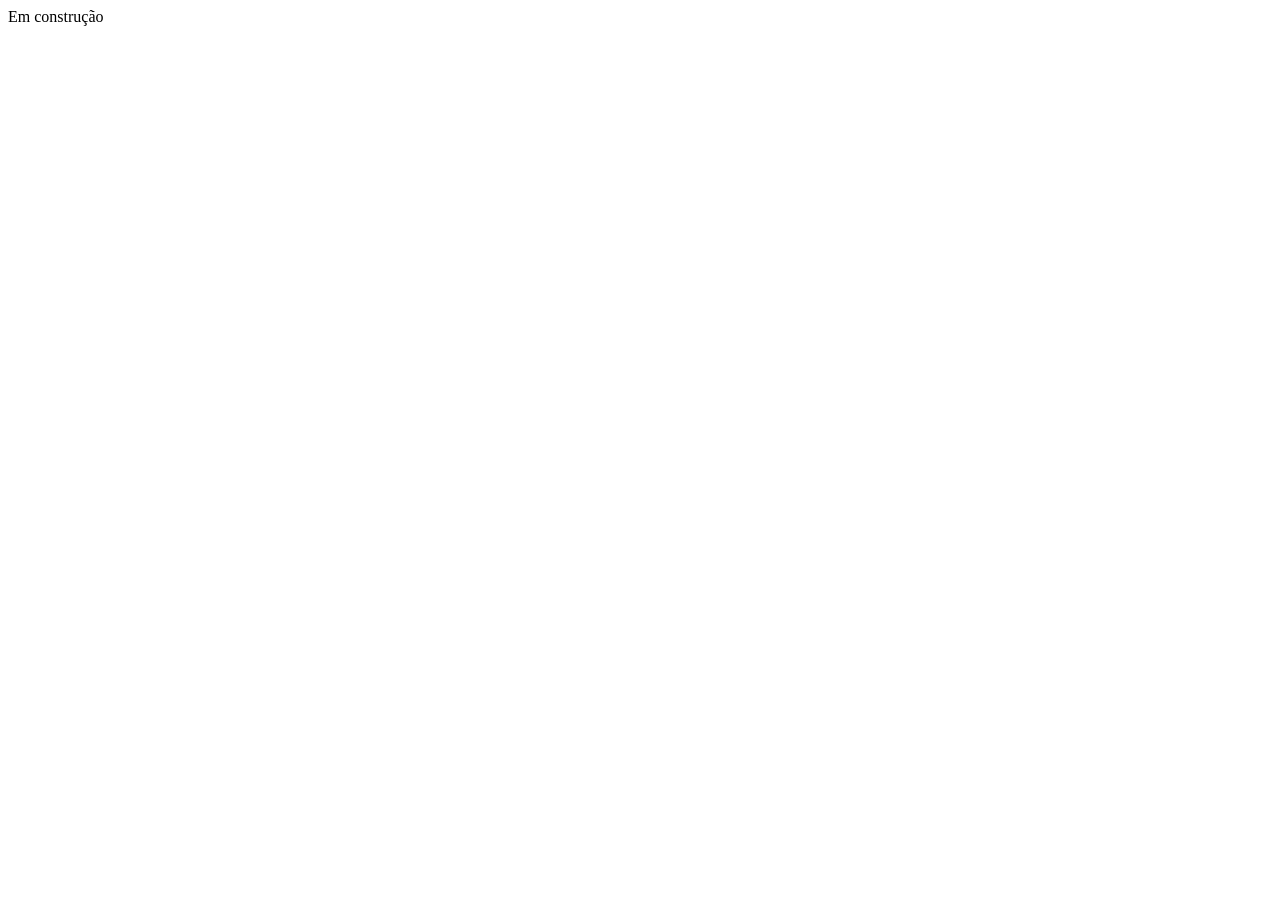
==== index.html @ 23078c07 "Inicio" ====
<!DOCTYPE html>
<html lang="en">
<head>
    <meta charset="UTF-8">
    <meta name="viewport" content="width=device-width, initial-scale=1.0">
    <title>Ludicando</title>
</head>
<body>
    Em construção
</body>
</html>
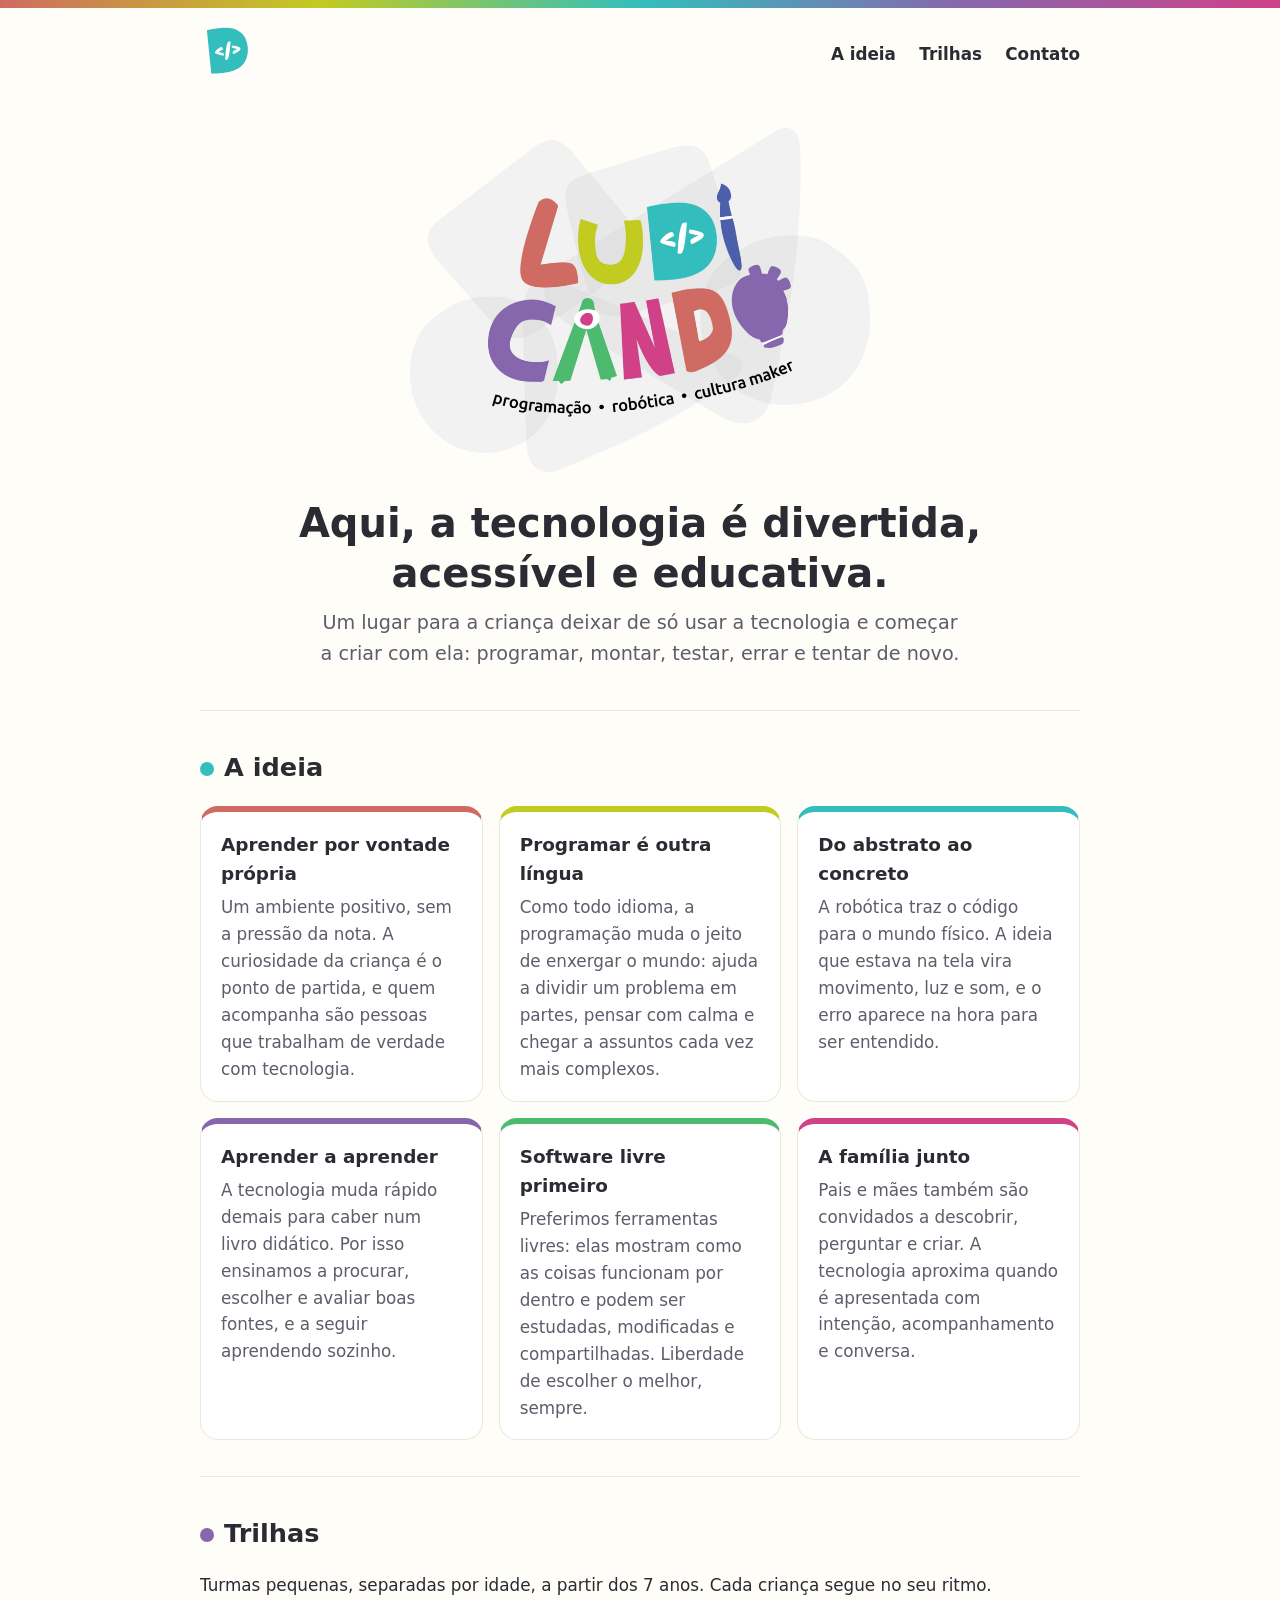
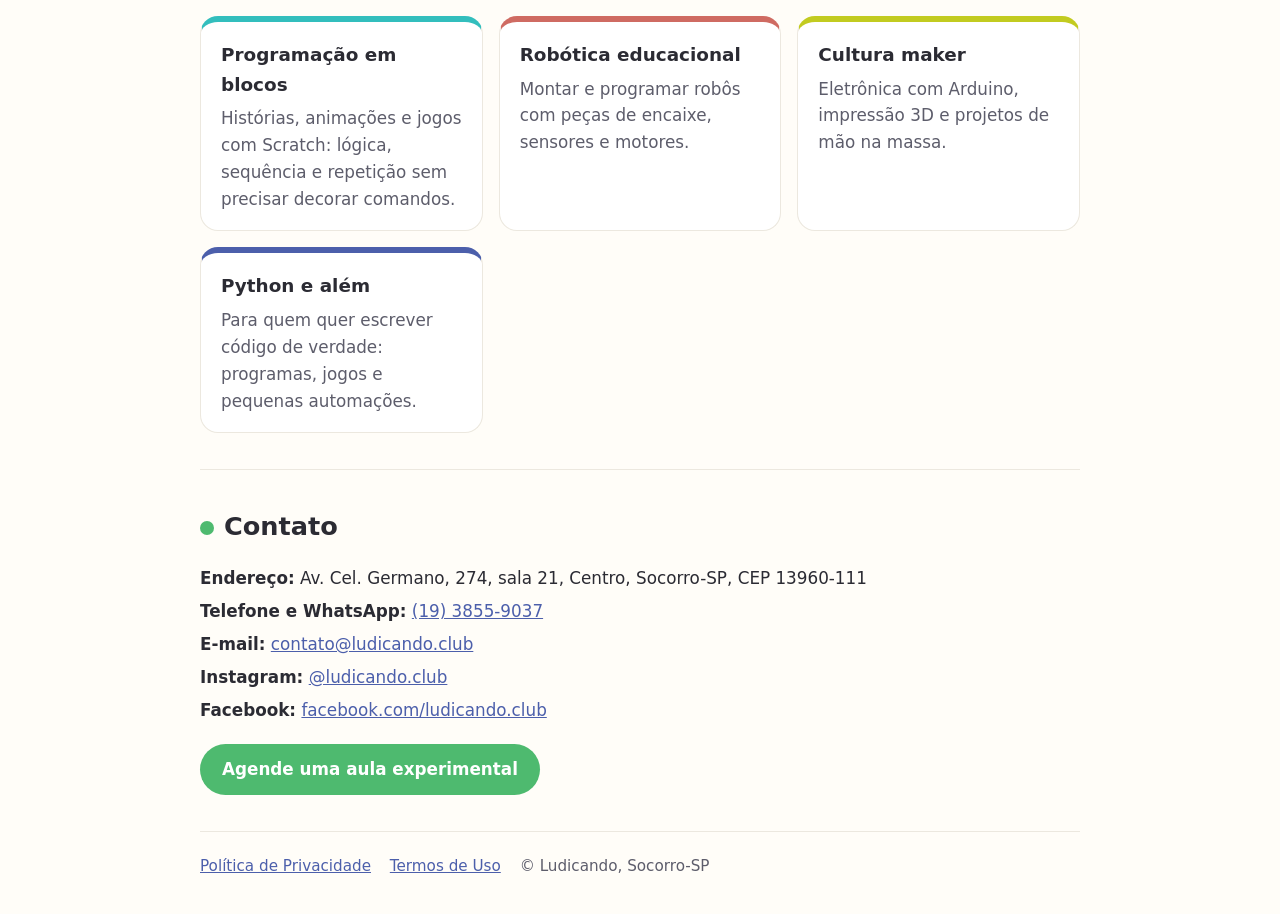
==== commit 7ed769fd: "Site da Ludicando: página inicial, política de privacidade e termos de uso" ====
--- a/index.html
+++ b/index.html
@@ -1,11 +1,110 @@
 <!DOCTYPE html>
-<html lang="en">
+<html lang="pt-BR">
 <head>
-    <meta charset="UTF-8">
-    <meta name="viewport" content="width=device-width, initial-scale=1.0">
-    <title>Ludicando</title>
+  <meta charset="UTF-8">
+  <meta name="viewport" content="width=device-width, initial-scale=1.0">
+  <title>Ludicando · programação, robótica e cultura maker em Socorro-SP</title>
+  <meta name="description" content="Ludicando: espaço de aprendizagem de programação, robótica e cultura maker para crianças em Socorro-SP. Aprender por vontade própria, criando com tecnologia.">
+  <link rel="icon" href="favicon.ico" sizes="any">
+  <link rel="icon" type="image/png" sizes="32x32" href="img/favicon-32x32.png">
+  <link rel="apple-touch-icon" href="img/apple-touch-icon.png">
+  <link rel="stylesheet" href="estilo.css">
 </head>
 <body>
-    Em construção
+  <div class="faixa"></div>
+  <div class="conteudo">
+    <header class="topo">
+      <a href="./"><img src="img/simbolo.svg" alt="Ludicando"></a>
+      <nav>
+        <a href="#ideia">A ideia</a>
+        <a href="#trilhas">Trilhas</a>
+        <a href="#contato">Contato</a>
+      </nav>
+    </header>
+
+    <div class="abertura">
+      <img class="logo" src="img/logo-camiseta.png" alt="Ludicando: programação, robótica e cultura maker">
+      <h1>Aqui, a tecnologia é divertida, acessível e educativa.</h1>
+      <p>Um lugar para a criança deixar de só usar a tecnologia e começar a criar com ela:
+        programar, montar, testar, errar e tentar de novo.</p>
+    </div>
+
+    <section id="ideia" style="--cor: var(--turquesa)">
+      <h2>A ideia</h2>
+      <div class="grade">
+        <div class="cartao" style="--cor: var(--coral)">
+          <h3>Aprender por vontade própria</h3>
+          <p>Um ambiente positivo, sem a pressão da nota. A curiosidade da criança é o ponto de partida,
+            e quem acompanha são pessoas que trabalham de verdade com tecnologia.</p>
+        </div>
+        <div class="cartao" style="--cor: var(--lima)">
+          <h3>Programar é outra língua</h3>
+          <p>Como todo idioma, a programação muda o jeito de enxergar o mundo: ajuda a dividir um problema
+            em partes, pensar com calma e chegar a assuntos cada vez mais complexos.</p>
+        </div>
+        <div class="cartao" style="--cor: var(--turquesa)">
+          <h3>Do abstrato ao concreto</h3>
+          <p>A robótica traz o código para o mundo físico. A ideia que estava na tela vira movimento,
+            luz e som, e o erro aparece na hora para ser entendido.</p>
+        </div>
+        <div class="cartao" style="--cor: var(--roxo)">
+          <h3>Aprender a aprender</h3>
+          <p>A tecnologia muda rápido demais para caber num livro didático. Por isso ensinamos a procurar,
+            escolher e avaliar boas fontes, e a seguir aprendendo sozinho.</p>
+        </div>
+        <div class="cartao" style="--cor: var(--verde)">
+          <h3>Software livre primeiro</h3>
+          <p>Preferimos ferramentas livres: elas mostram como as coisas funcionam por dentro e podem ser
+            estudadas, modificadas e compartilhadas. Liberdade de escolher o melhor, sempre.</p>
+        </div>
+        <div class="cartao" style="--cor: var(--rosa)">
+          <h3>A família junto</h3>
+          <p>Pais e mães também são convidados a descobrir, perguntar e criar. A tecnologia aproxima
+            quando é apresentada com intenção, acompanhamento e conversa.</p>
+        </div>
+      </div>
+    </section>
+
+    <section id="trilhas" style="--cor: var(--roxo)">
+      <h2>Trilhas</h2>
+      <p>Turmas pequenas, separadas por idade, a partir dos 7 anos. Cada criança segue no seu ritmo.</p>
+      <div class="grade">
+        <div class="cartao" style="--cor: var(--turquesa)">
+          <h3>Programação em blocos</h3>
+          <p>Histórias, animações e jogos com Scratch: lógica, sequência e repetição sem precisar decorar comandos.</p>
+        </div>
+        <div class="cartao" style="--cor: var(--coral)">
+          <h3>Robótica educacional</h3>
+          <p>Montar e programar robôs com peças de encaixe, sensores e motores.</p>
+        </div>
+        <div class="cartao" style="--cor: var(--lima)">
+          <h3>Cultura maker</h3>
+          <p>Eletrônica com Arduino, impressão 3D e projetos de mão na massa.</p>
+        </div>
+        <div class="cartao" style="--cor: var(--azul)">
+          <h3>Python e além</h3>
+          <p>Para quem quer escrever código de verdade: programas, jogos e pequenas automações.</p>
+        </div>
+      </div>
+    </section>
+
+    <section id="contato" class="contato" style="--cor: var(--verde)">
+      <h2>Contato</h2>
+      <ul>
+        <li><strong>Endereço:</strong> Av. Cel. Germano, 274, sala 21, Centro, Socorro-SP, CEP 13960-111</li>
+        <li><strong>Telefone e WhatsApp:</strong> <a href="https://wa.me/551938559037">(19) 3855-9037</a></li>
+        <li><strong>E-mail:</strong> <a href="mailto:contato@ludicando.club">contato@ludicando.club</a></li>
+        <li><strong>Instagram:</strong> <a href="https://www.instagram.com/ludicando.club/">@ludicando.club</a></li>
+        <li><strong>Facebook:</strong> <a href="https://www.facebook.com/ludicando.club">facebook.com/ludicando.club</a></li>
+      </ul>
+      <a class="botao" href="https://wa.me/551938559037">Agende uma aula experimental</a>
+    </section>
+
+    <footer>
+      <a href="privacidade.html">Política de Privacidade</a>
+      <a href="termos.html">Termos de Uso</a>
+      <span>© Ludicando, Socorro-SP</span>
+    </footer>
+  </div>
 </body>
-</html>+</html>
--- a/estilo.css
+++ b/estilo.css
@@ -0,0 +1,88 @@
+:root {
+  --rosa: #D04188;
+  --coral: #CF6B62;
+  --lima: #C2CB20;
+  --roxo: #8667AD;
+  --verde: #4EBA6F;
+  --azul: #4C5FAB;
+  --turquesa: #33BEBD;
+  --texto: #2b2b33;
+  --suave: #5d5d6b;
+  --fundo: #fffdf8;
+  color-scheme: light;
+  --cartao: #ffffff;
+  --linha: #ece8df;
+}
+
+* { box-sizing: border-box; }
+html { scroll-behavior: smooth; }
+body {
+  margin: 0;
+  font-family: "Nunito", system-ui, -apple-system, "Segoe UI", Roboto, sans-serif;
+  color: var(--texto);
+  background: var(--fundo);
+  line-height: 1.6;
+  font-size: 1.05rem;
+}
+a { color: var(--azul); }
+
+.faixa {
+  height: 8px;
+  background: linear-gradient(90deg, var(--coral), var(--lima), var(--turquesa), var(--roxo), var(--rosa));
+}
+.conteudo { max-width: 920px; margin: 0 auto; padding: 0 20px; }
+
+header.topo {
+  display: flex; align-items: center; justify-content: space-between;
+  gap: 16px; padding: 14px 0;
+}
+header.topo img { height: 56px; width: auto; }
+header.topo nav a {
+  margin-left: 18px; text-decoration: none; font-weight: 700; color: var(--texto);
+}
+header.topo nav a:hover { color: var(--rosa); }
+
+.abertura { text-align: center; padding: 28px 0 40px; }
+.abertura .logo {
+  width: min(460px, 88vw); height: auto;
+  
+}
+.abertura h1 { font-size: clamp(1.7rem, 4vw, 2.5rem); line-height: 1.25; margin: 18px 0 10px; }
+.abertura p { font-size: 1.2rem; color: var(--suave); max-width: 640px; margin: 0 auto; }
+
+section { padding: 36px 0; border-top: 1px solid var(--linha); }
+section h2 { font-size: 1.6rem; margin: 0 0 18px; }
+section h2::before {
+  content: ""; display: inline-block; width: 14px; height: 14px; border-radius: 50%;
+  margin-right: 10px; background: var(--cor, var(--turquesa)); vertical-align: middle;
+}
+
+.grade { display: grid; gap: 16px; grid-template-columns: repeat(auto-fit, minmax(240px, 1fr)); }
+.cartao {
+  background: var(--cartao); border: 1px solid var(--linha); border-radius: 18px;
+  padding: 18px 20px; border-top: 6px solid var(--cor, var(--turquesa));
+}
+.cartao h3 { margin: 0 0 6px; font-size: 1.15rem; }
+.cartao p { margin: 0; color: var(--suave); }
+
+.contato ul { list-style: none; padding: 0; margin: 0; }
+.contato li { margin: 6px 0; }
+.botao {
+  display: inline-block; margin-top: 14px; padding: 12px 22px; border-radius: 999px;
+  background: var(--verde); color: #fff !important; font-weight: 800; text-decoration: none;
+}
+.botao:hover { filter: brightness(1.08); }
+
+.texto-longo { max-width: 720px; }
+.texto-longo h2 { margin-top: 28px; }
+.texto-longo h2::before { display: none; }
+
+footer {
+  border-top: 1px solid var(--linha); padding: 22px 0 36px; color: var(--suave); font-size: .95rem;
+}
+footer a { margin-right: 14px; }
+
+@media (max-width: 560px) {
+  header.topo { flex-direction: column; }
+  header.topo nav a { margin: 0 8px; }
+}
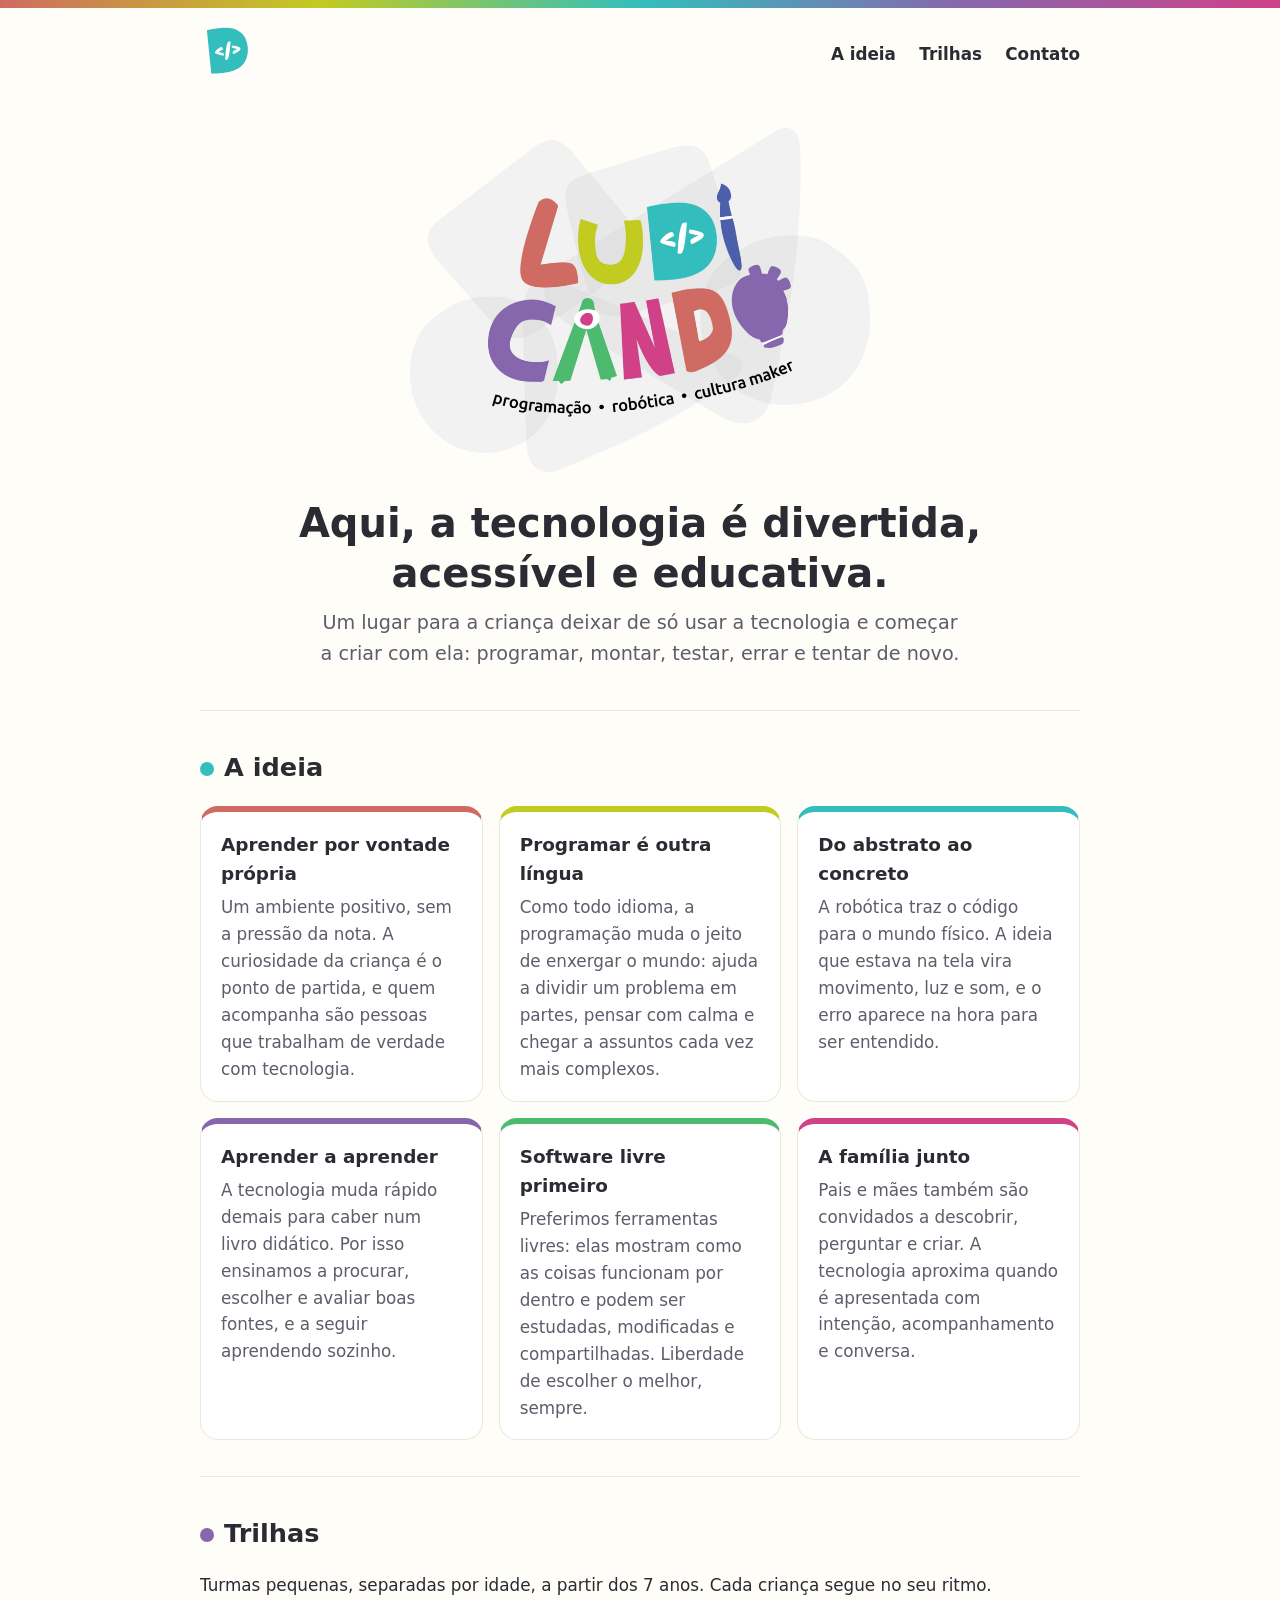
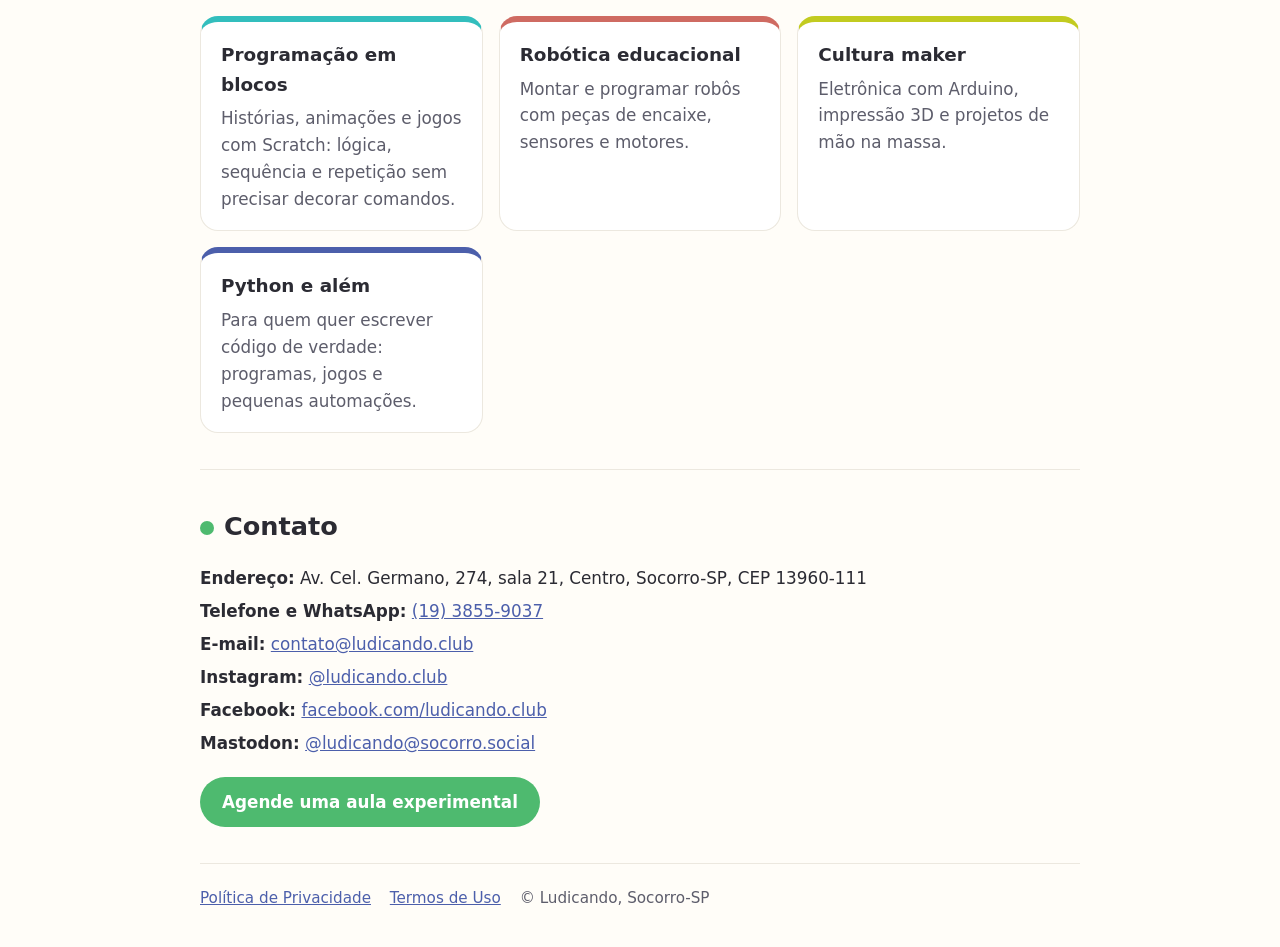
==== commit b062fbd6: "Contato: Mastodon @ludicando@socorro.social" ====
--- a/index.html
+++ b/index.html
@@ -96,6 +96,7 @@
         <li><strong>E-mail:</strong> <a href="mailto:contato@ludicando.club">contato@ludicando.club</a></li>
         <li><strong>Instagram:</strong> <a href="https://www.instagram.com/ludicando.club/">@ludicando.club</a></li>
         <li><strong>Facebook:</strong> <a href="https://www.facebook.com/ludicando.club">facebook.com/ludicando.club</a></li>
+        <li><strong>Mastodon:</strong> <a rel="me" href="https://socorro.social/@Ludicando">@ludicando@socorro.social</a></li>
       </ul>
       <a class="botao" href="https://wa.me/551938559037">Agende uma aula experimental</a>
     </section>
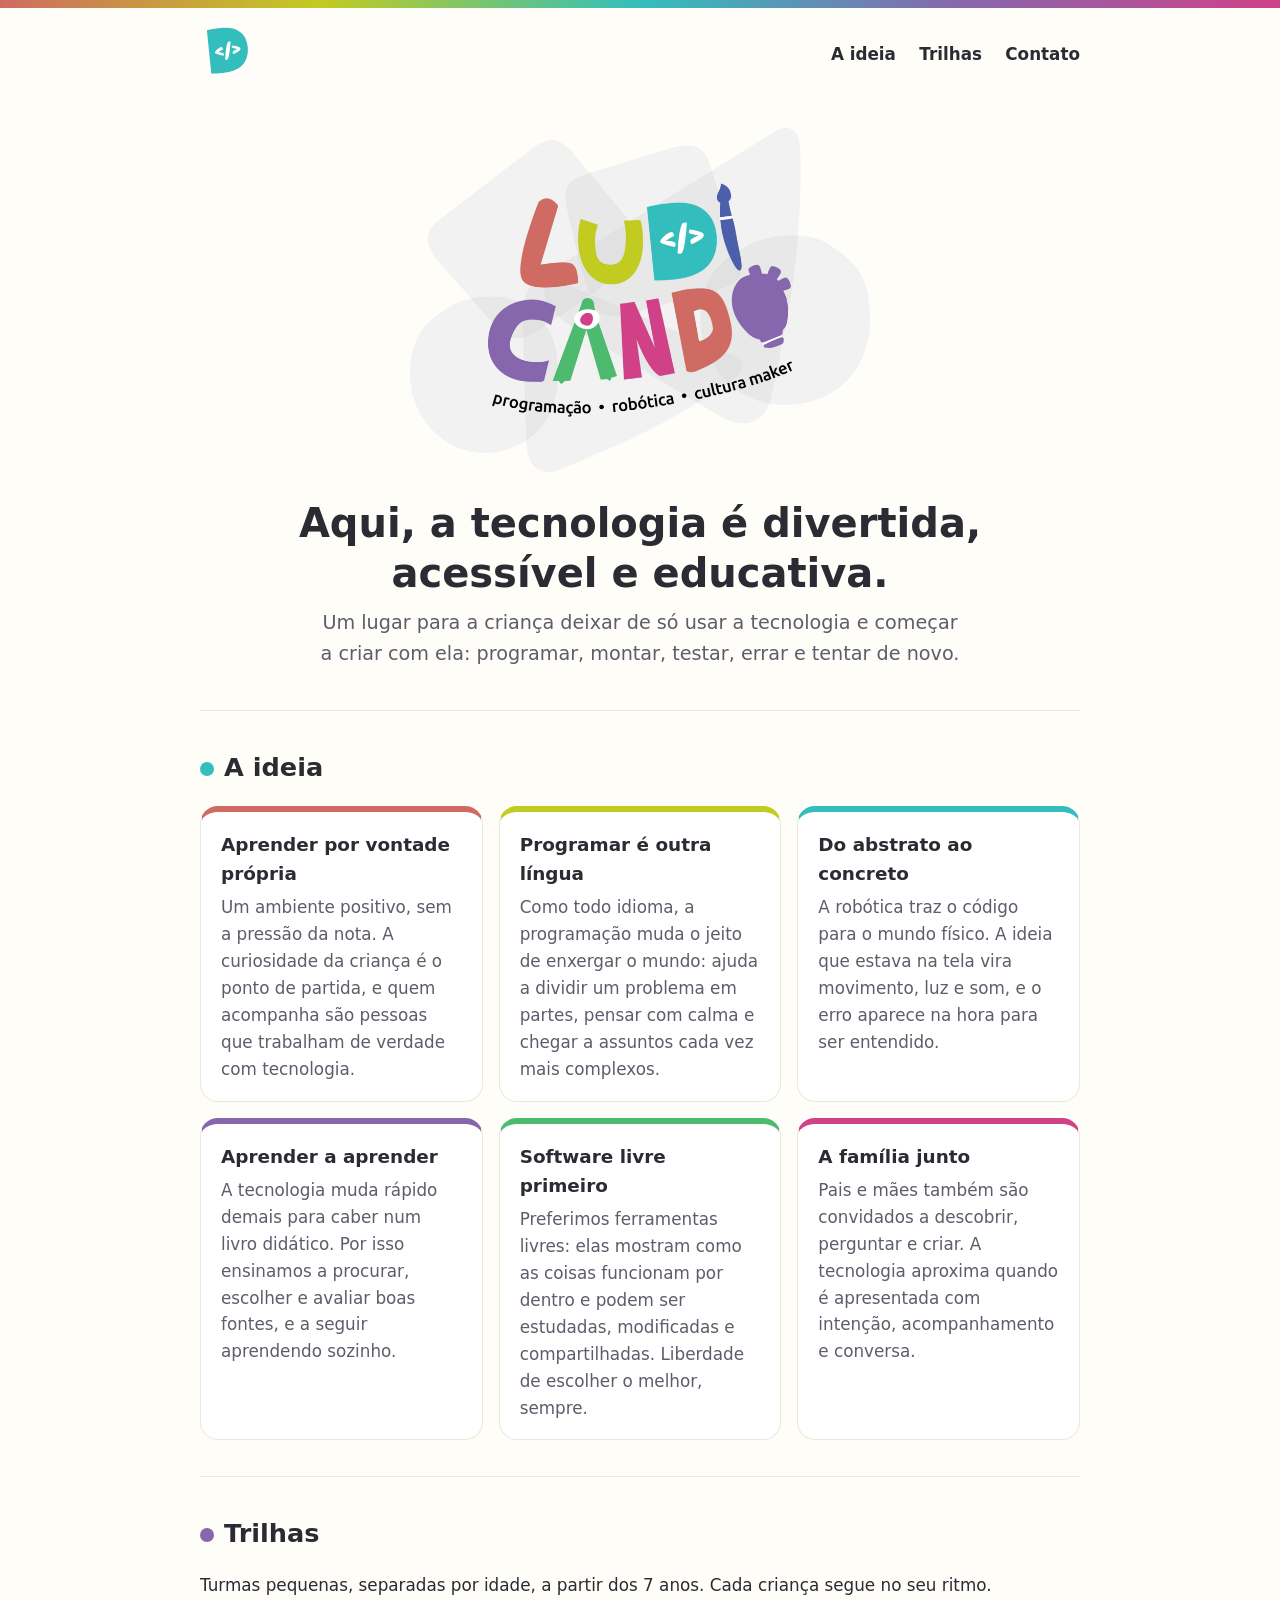
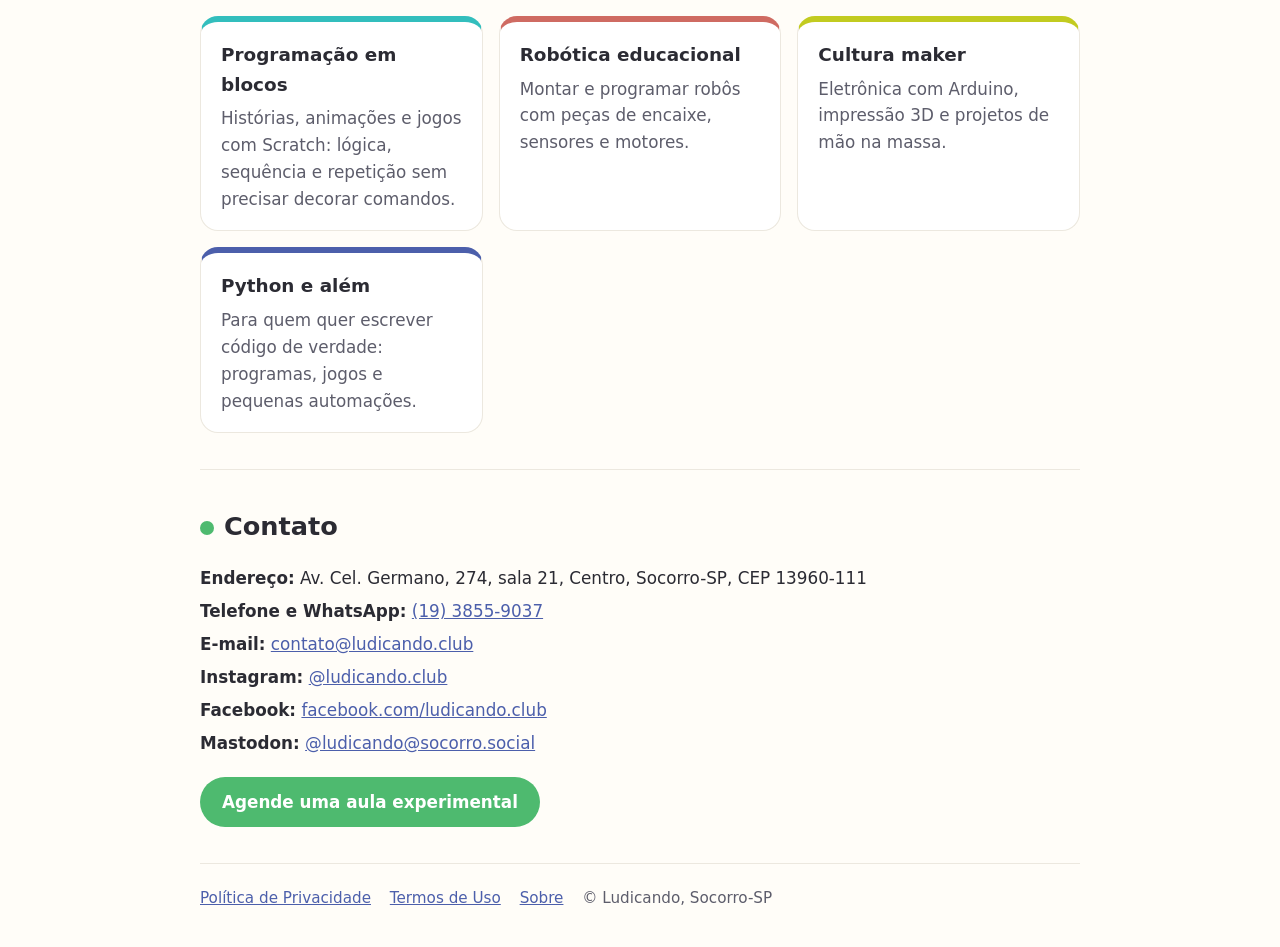
==== commit 361912b7: "Página Sobre, com o fundador (rel=me para o Mastodon)" ====
--- a/index.html
+++ b/index.html
@@ -104,6 +104,7 @@
     <footer>
       <a href="privacidade.html">Política de Privacidade</a>
       <a href="termos.html">Termos de Uso</a>
+      <a href="sobre.html">Sobre</a>
       <span>© Ludicando, Socorro-SP</span>
     </footer>
   </div>
